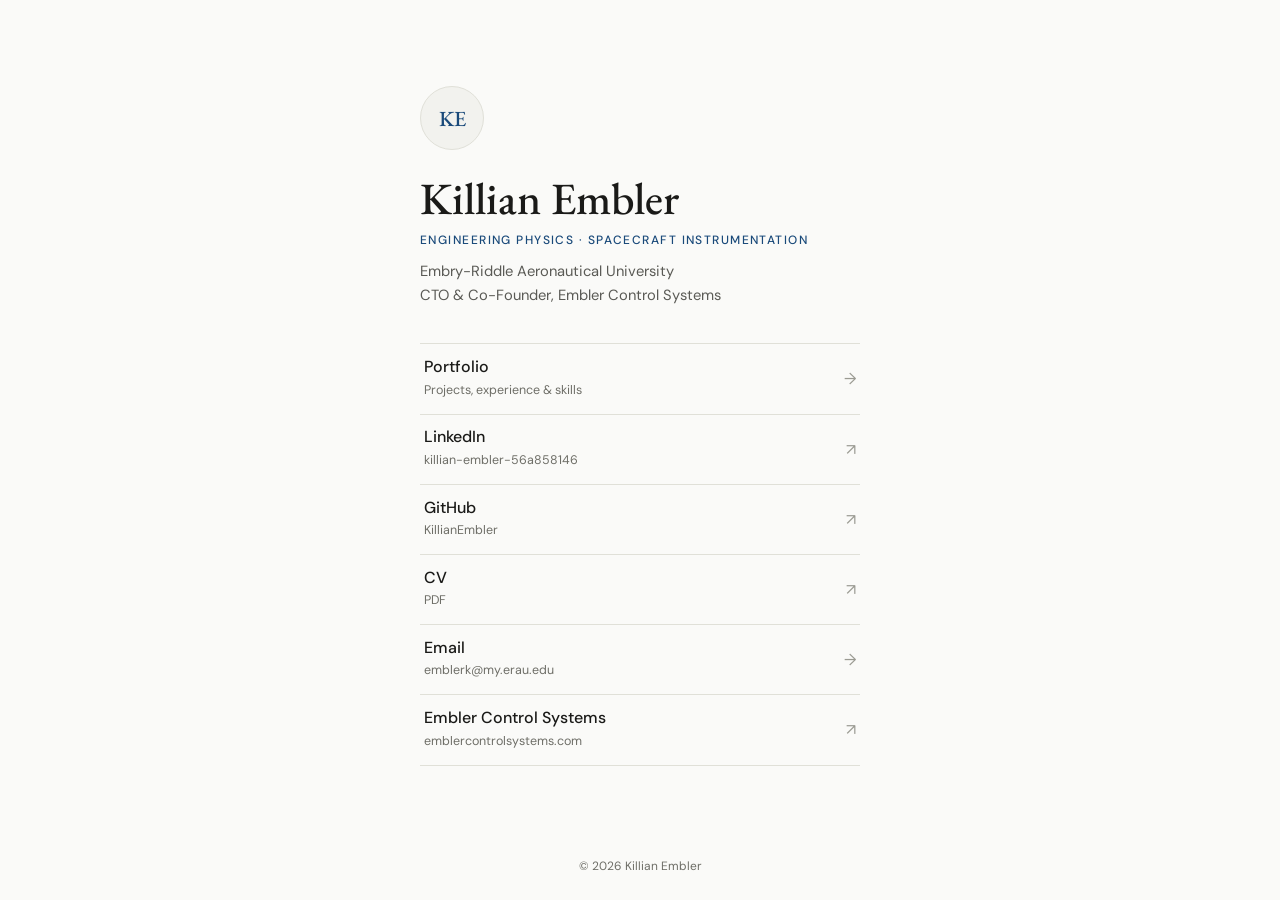
==== anteroom.html @ 2bf9687e "Add files via upload" ====
<!DOCTYPE html>
<html lang="en">
<head>
  <meta charset="UTF-8">
  <meta name="viewport" content="width=device-width, initial-scale=1, viewport-fit=cover">
  <title>Killian Embler — Links</title>
  <meta name="description" content="Links for Killian Embler — portfolio, LinkedIn, GitHub, CV, and Embler Control Systems.">
  <meta name="theme-color" content="#fafaf8">
  <meta property="og:type" content="website">
  <meta property="og:title" content="Killian Embler — Links">
  <meta property="og:description" content="Portfolio, LinkedIn, GitHub, CV, and Embler Control Systems.">
  <meta property="og:url" content="https://killianembler.github.io/anteroom.html">
  <link rel="icon" href="data:image/svg+xml,%3Csvg xmlns='http://www.w3.org/2000/svg' viewBox='0 0 32 32'%3E%3Crect width='32' height='32' rx='6' fill='%231a4a7a'/%3E%3Ctext x='16' y='22' font-family='Georgia,serif' font-size='17' text-anchor='middle' fill='white'%3EKE%3C/text%3E%3C/svg%3E">
  <link rel="preconnect" href="https://fonts.googleapis.com">
  <link rel="preconnect" href="https://fonts.gstatic.com" crossorigin>
  <link href="https://fonts.googleapis.com/css2?family=EB+Garamond:ital,wght@0,400;0,500;0,600;1,400&amp;family=DM+Sans:wght@300;400;500&amp;display=swap" rel="stylesheet">
  <link rel="stylesheet" href="styles.css">
</head>
<body class="ante">

<main class="ante-main">
  <div class="ante-card">
    <!-- PHOTO PLACEHOLDER: swap this div for
         <img class="monogram" src="images/portrait.jpg" alt="Killian Embler" style="object-fit:cover"> -->
    <div class="monogram" aria-hidden="true">KE</div>

    <h1>Killian Embler</h1>
    <p class="ante-tag">Engineering Physics · Spacecraft Instrumentation</p>
    <p class="ante-sub">Embry-Riddle Aeronautical University<br>CTO &amp; Co-Founder, Embler Control Systems</p>

    <ul class="ante-links">
      <li>
        <a href="index.html">
          <span><span class="ante-label">Portfolio</span><span class="ante-hint">Projects, experience &amp; skills</span></span>
          <span class="ante-arrow" aria-hidden="true">→</span>
        </a>
      </li>
      <li>
        <a href="https://www.linkedin.com/in/killian-embler-56a858146" target="_blank" rel="noopener">
          <span><span class="ante-label">LinkedIn</span><span class="ante-hint">killian-embler-56a858146</span></span>
          <span class="ante-arrow" aria-hidden="true">↗</span>
        </a>
      </li>
      <li>
        <a href="https://github.com/KillianEmbler" target="_blank" rel="noopener">
          <span><span class="ante-label">GitHub</span><span class="ante-hint">KillianEmbler</span></span>
          <span class="ante-arrow" aria-hidden="true">↗</span>
        </a>
      </li>
      <li>
        <a href="Killian_Embler_CV_Fall26.pdf" target="_blank" rel="noopener">
          <span><span class="ante-label">CV</span><span class="ante-hint">PDF</span></span>
          <span class="ante-arrow" aria-hidden="true">↗</span>
        </a>
      </li>
      <li>
        <a href="mailto:emblerk&#64;my.erau.edu">
          <span><span class="ante-label">Email</span><span class="ante-hint">emblerk&#64;my.erau.edu</span></span>
          <span class="ante-arrow" aria-hidden="true">→</span>
        </a>
      </li>
      <li>
        <a href="https://emblercontrolsystems.com" target="_blank" rel="noopener">
          <span><span class="ante-label">Embler Control Systems</span><span class="ante-hint">emblercontrolsystems.com</span></span>
          <span class="ante-arrow" aria-hidden="true">↗</span>
        </a>
      </li>
    </ul>
  </div>
</main>

<footer class="ante-foot">© 2026 Killian Embler</footer>

</body>
</html>
---- styles.css ----
/* ==========================================================================
   Killian Embler — shared styles (index.html + anteroom.html)
   Palette unchanged from the original site. Layout, spacing and mobile
   behaviour rebuilt.
   ========================================================================== */

:root {
  --bg: #fafaf8;
  --ink: #1a1a18;
  --mid: #5a5a55;
  --muted: #6e6e67;      /* small-text grey (passes contrast on --bg) */
  --light: #9a9a92;      /* decorative only */
  --rule: #e0e0d8;
  --accent: #1a4a7a;
  --accent-dark: #123660;
  --accent-warm: #8b3a1a;
  --surface: #f2f2ee;

  --font-serif: 'EB Garamond', Georgia, 'Times New Roman', serif;
  --font-sans: 'DM Sans', system-ui, -apple-system, 'Segoe UI', Roboto, sans-serif;

  --gutter: clamp(1.25rem, 5vw, 2.5rem);
  --header-h: 56px;
  --maxw: 1080px;
}

*, *::before, *::after { box-sizing: border-box; margin: 0; padding: 0; }

html {
  scroll-behavior: smooth;
  scroll-padding-top: calc(var(--header-h) + 16px);
  -webkit-text-size-adjust: 100%;
  text-size-adjust: 100%;
}

body {
  background: var(--bg);
  color: var(--ink);
  font-family: var(--font-sans);
  font-weight: 400;
  font-size: 1rem;
  line-height: 1.7;
  -webkit-font-smoothing: antialiased;
  text-rendering: optimizeLegibility;
}

img { display: block; max-width: 100%; }
a { color: var(--accent); text-decoration: none; }
a:hover { color: var(--accent-warm); }
ul { list-style: none; }

:focus-visible { outline: 2px solid var(--accent); outline-offset: 3px; border-radius: 2px; }

.wrap { max-width: var(--maxw); margin: 0 auto; padding: 0 var(--gutter); }

.skip-link {
  position: absolute; left: 1rem; top: -4rem; z-index: 200;
  background: var(--accent); color: #fff; padding: 0.6rem 1rem; border-radius: 2px;
  font-size: 0.85rem;
}
.skip-link:focus { top: 0.75rem; color: #fff; }

/* ── HEADER ─────────────────────────────────────────────────────────────── */
.site-header {
  position: fixed; top: 0; left: 0; right: 0; z-index: 100;
  height: var(--header-h);
  background: rgba(250, 250, 248, 0.96);
  border-bottom: 1px solid var(--rule);
}
@supports ((-webkit-backdrop-filter: blur(8px)) or (backdrop-filter: blur(8px))) {
  .site-header {
    background: rgba(250, 250, 248, 0.86);
    -webkit-backdrop-filter: blur(10px);
    backdrop-filter: blur(10px);
  }
}
.header-inner {
  height: 100%;
  display: flex; align-items: center; justify-content: space-between; gap: 1.5rem;
}
.brand {
  font-family: var(--font-serif);
  font-size: 1.2rem; font-weight: 500; letter-spacing: 0.01em;
  color: var(--ink); white-space: nowrap;
}
.brand:hover { color: var(--accent); }

.nav-desktop { display: none; }
.nav-desktop ul { display: flex; gap: 1.5rem; }
.nav-desktop a {
  font-size: 0.78rem; font-weight: 500; letter-spacing: 0.04em;
  color: var(--mid); padding: 0.5rem 0;
  border-bottom: 1px solid transparent;
  transition: color 0.2s, border-color 0.2s;
}
.nav-desktop a:hover, .nav-desktop a.active { color: var(--accent); border-color: var(--accent); }

.menu-btn {
  width: 44px; height: 44px; margin-right: -10px;
  display: inline-flex; flex-direction: column; align-items: center; justify-content: center; gap: 6px;
  background: none; border: 0; cursor: pointer; color: var(--ink);
  -webkit-tap-highlight-color: transparent;
}
.menu-btn .bar {
  display: block; width: 22px; height: 1.5px; background: currentColor;
  transition: transform 0.25s ease;
}
.menu-btn[aria-expanded="true"] .bar:nth-child(1) { transform: translateY(3.75px) rotate(45deg); }
.menu-btn[aria-expanded="true"] .bar:nth-child(2) { transform: translateY(-3.75px) rotate(-45deg); }

@media (min-width: 901px) {
  .nav-desktop { display: block; }
  .menu-btn { display: none; }
}

/* Mobile overlay menu */
.menu-overlay {
  position: fixed; inset: 0; z-index: 90;
  background: var(--bg);
  padding: calc(var(--header-h) + 1.5rem) var(--gutter) calc(2rem + env(safe-area-inset-bottom));
  display: flex; flex-direction: column; justify-content: space-between;
  overflow-y: auto; -webkit-overflow-scrolling: touch;
  visibility: hidden; opacity: 0;
  transition: opacity 0.22s ease, visibility 0s linear 0.22s;
}
.menu-overlay.open { visibility: visible; opacity: 1; transition: opacity 0.22s ease; }
.menu-overlay ul { display: flex; flex-direction: column; }
.menu-overlay li { border-bottom: 1px solid var(--rule); }
.menu-overlay li:first-child { border-top: 1px solid var(--rule); }
.menu-overlay .menu-link {
  display: flex; align-items: baseline; gap: 1rem;
  padding: 0.85rem 0;
  font-family: var(--font-serif); font-size: 1.7rem; font-weight: 500; color: var(--ink);
}
.menu-overlay .menu-link span {
  font-family: var(--font-sans); font-size: 0.7rem; font-weight: 500;
  letter-spacing: 0.1em; color: var(--muted); min-width: 1.6rem;
  font-variant-numeric: tabular-nums;
}
.menu-overlay .menu-link:hover { color: var(--accent); }
.menu-secondary { margin-top: 2rem; display: flex; gap: 1.5rem; flex-wrap: wrap; font-size: 0.85rem; }

html.menu-open, html.menu-open body { overflow: hidden; }

/* ── HERO ───────────────────────────────────────────────────────────────── */
.hero { padding: calc(var(--header-h) + 3.5rem) 0 3.5rem; border-bottom: 1px solid var(--rule); }
.hero-grid { display: grid; gap: 2.5rem; align-items: center; }
.eyebrow {
  font-size: 0.75rem; font-weight: 500; letter-spacing: 0.12em; text-transform: uppercase;
  color: var(--accent); margin-bottom: 1rem;
}
h1 {
  font-family: var(--font-serif);
  font-size: clamp(2.6rem, 9vw, 4.4rem);
  font-weight: 500; line-height: 1.08; color: var(--ink); margin-bottom: 1.25rem;
}
.lede { max-width: 34rem; font-size: 1.05rem; color: var(--mid); line-height: 1.75; margin-bottom: 2rem; }
.lede strong { color: var(--ink); font-weight: 500; }

.btn-row { display: flex; flex-wrap: wrap; gap: 0.75rem; }
.btn {
  display: inline-flex; align-items: center; justify-content: center;
  min-height: 44px; padding: 0 1.25rem;
  font-size: 0.8rem; font-weight: 500; letter-spacing: 0.05em;
  border-radius: 2px; border: 1px solid var(--rule); color: var(--mid); background: transparent;
  transition: background 0.2s, border-color 0.2s, color 0.2s;
}
.btn:hover { border-color: var(--accent); color: var(--accent); }
.btn-primary { background: var(--accent); border-color: var(--accent); color: #fff; }
.btn-primary:hover { background: var(--accent-dark); border-color: var(--accent-dark); color: #fff; }

/* Portrait placeholder — replace the <div class="portrait"> in index.html with an <img> */
.portrait {
  width: 100%; max-width: 300px; aspect-ratio: 4 / 5;
  border: 1px solid var(--rule); border-radius: 2px; overflow: hidden;
  background:
    repeating-linear-gradient(135deg, transparent 0 11px, rgba(0,0,0,0.025) 11px 12px),
    var(--surface);
  display: flex; align-items: center; justify-content: center;
  font-size: 0.7rem; font-weight: 500; letter-spacing: 0.1em; text-transform: uppercase; color: var(--muted);
}
.portrait img { width: 100%; height: 100%; object-fit: cover; }

.facts {
  margin-top: 3rem; padding-top: 1.5rem; border-top: 1px solid var(--rule);
  display: grid; grid-template-columns: repeat(2, minmax(0, 1fr)); gap: 1.25rem 1.5rem;
}
.facts dt {
  font-size: 0.68rem; font-weight: 500; letter-spacing: 0.1em; text-transform: uppercase;
  color: var(--muted); margin-bottom: 0.15rem;
}
.facts dd { font-size: 0.95rem; color: var(--mid); line-height: 1.5; }
.facts dd strong { color: var(--ink); font-weight: 500; }

@media (min-width: 760px) {
  .hero { padding: calc(var(--header-h) + 5.5rem) 0 4.5rem; }
  .hero-grid { grid-template-columns: minmax(0, 1fr) 280px; gap: 4rem; }
  .facts { grid-template-columns: repeat(4, minmax(0, 1fr)); }
}

/* ── SECTIONS ───────────────────────────────────────────────────────────── */
.section { padding: 3.5rem 0; border-bottom: 1px solid var(--rule); }
.section:last-of-type { border-bottom: 0; }
.section-grid { display: grid; gap: 1.75rem; }
.section-head { display: flex; align-items: baseline; gap: 1rem; }
.section-num {
  font-size: 0.7rem; font-weight: 500; letter-spacing: 0.12em; color: var(--muted);
  font-variant-numeric: tabular-nums;
}
h2 { font-family: var(--font-serif); font-size: 1.9rem; font-weight: 500; line-height: 1.2; color: var(--ink); }
.section-body { min-width: 0; }

@media (min-width: 900px) {
  .section { padding: 5rem 0; }
  .section-grid { grid-template-columns: 190px minmax(0, 1fr); gap: 3rem; }
  .section-head { flex-direction: column; gap: 0.35rem; align-self: start; position: sticky; top: calc(var(--header-h) + 28px); }
}

/* About */
.prose p { color: var(--mid); max-width: 40rem; }
.prose p + p { margin-top: 1.1rem; }

/* Shared list styling */
.bullets { margin-top: 0.75rem; }
.bullets li {
  position: relative; padding-left: 1.1rem; margin-bottom: 0.45rem;
  font-size: 0.95rem; color: var(--mid); line-height: 1.7;
}
.bullets li::before {
  content: ''; position: absolute; left: 0; top: 0.78em;
  width: 0.5rem; height: 1px; background: var(--accent);
}
.bullets li strong { color: var(--ink); font-weight: 500; }

/* Education */
.edu h3 { font-family: var(--font-serif); font-size: 1.5rem; font-weight: 500; line-height: 1.25; }
.edu-degree { margin-top: 0.25rem; color: var(--mid); }
.edu-details { margin-top: 1.5rem; border-top: 1px solid var(--rule); }
.edu-row {
  display: grid; grid-template-columns: 1fr; gap: 0.1rem;
  padding: 0.9rem 0; border-bottom: 1px solid var(--rule);
}
.edu-row dt {
  font-size: 0.68rem; font-weight: 500; letter-spacing: 0.1em; text-transform: uppercase; color: var(--muted);
  padding-top: 0.2rem;
}
.edu-row dd { color: var(--mid); font-size: 0.95rem; }
.edu-row dd.accent { color: var(--accent); font-weight: 500; }
.gpa { font-family: var(--font-serif); font-size: 2rem; line-height: 1.1; font-weight: 500; color: var(--ink); }
.gpa small { font-family: var(--font-sans); font-size: 0.8rem; color: var(--muted); font-weight: 400; margin-left: 0.25rem; }
@media (min-width: 600px) {
  .edu-row { grid-template-columns: 11rem minmax(0, 1fr); gap: 1.5rem; }
}

/* Experience / leadership entries */
.entry { padding: 1.75rem 0; border-top: 1px solid var(--rule); }
.entry:first-child { padding-top: 0; border-top: 0; }
.entry-meta {
  display: flex; flex-wrap: wrap; justify-content: space-between; gap: 0.15rem 1.5rem;
  font-size: 0.78rem; letter-spacing: 0.02em; margin-bottom: 0.35rem;
}
.entry-org { font-weight: 500; color: var(--accent); }
.entry-org a { color: inherit; }
.entry-org a:hover { color: var(--accent-warm); }
.entry-date { color: var(--muted); font-variant-numeric: tabular-nums; }
.entry h3 { font-family: var(--font-serif); font-size: 1.3rem; font-weight: 500; line-height: 1.3; color: var(--ink); }
.entry-place { font-size: 0.85rem; color: var(--muted); margin-top: 0.1rem; }

/* Projects */
.project { padding: 2.25rem 0; border-top: 1px solid var(--rule); min-width: 0; }
.project:first-child { padding-top: 0; border-top: 0; }
.project-kicker {
  font-size: 0.68rem; font-weight: 500; letter-spacing: 0.1em; text-transform: uppercase;
  color: var(--accent); margin-bottom: 0.4rem;
}
.project h3 { font-family: var(--font-serif); font-size: 1.45rem; font-weight: 500; line-height: 1.25; color: var(--ink); }
.project-role { font-size: 0.8rem; color: var(--muted); margin-top: 0.2rem; }
.project-summary { margin-top: 0.9rem; font-size: 0.95rem; color: var(--mid); line-height: 1.75; }
.pills { display: flex; flex-wrap: wrap; gap: 0.4rem; margin-top: 1rem; }
.pills li {
  font-size: 0.68rem; letter-spacing: 0.04em; color: var(--mid);
  border: 1px solid var(--rule); background: var(--surface);
  padding: 0.2rem 0.55rem; border-radius: 2px;
}

/* Carousel (native scroll-snap — swipe works on iOS) */
.carousel { margin-top: 1.5rem; }
.carousel-track {
  display: flex; overflow-x: auto; overflow-y: hidden;
  scroll-snap-type: x mandatory;
  -webkit-overflow-scrolling: touch;
  overscroll-behavior-x: contain;
  scrollbar-width: none;
  background: var(--surface);
  border: 1px solid var(--rule); border-radius: 2px;
}
.carousel-track::-webkit-scrollbar { display: none; }
.slide {
  flex: 0 0 100%; min-width: 0;
  scroll-snap-align: center; scroll-snap-stop: always;
  aspect-ratio: 16 / 10;
  display: flex; align-items: center; justify-content: center;
}
.slide img { width: 100%; height: 100%; object-fit: contain; }
.slide.placeholder {
  background:
    repeating-linear-gradient(135deg, transparent 0 11px, rgba(0,0,0,0.025) 11px 12px),
    var(--surface);
  font-size: 0.68rem; font-weight: 500; letter-spacing: 0.1em; text-transform: uppercase; color: var(--muted);
}
.carousel.is-empty .slide { aspect-ratio: 16 / 4; }
@media (max-width: 520px) { .carousel.is-empty .slide { aspect-ratio: 16 / 6; } }

.carousel-ui {
  display: flex; align-items: center; justify-content: space-between;
  margin-top: 0.5rem;
}
.carousel-count { font-size: 0.72rem; letter-spacing: 0.08em; color: var(--muted); font-variant-numeric: tabular-nums; }
.carousel-btns { display: flex; gap: 0.4rem; }
.carousel-btn {
  width: 44px; height: 44px; display: inline-flex; align-items: center; justify-content: center;
  background: transparent; border: 1px solid var(--rule); border-radius: 2px;
  color: var(--mid); font-size: 1rem; line-height: 1; cursor: pointer;
  font-family: var(--font-sans);
  transition: border-color 0.2s, color 0.2s;
  -webkit-tap-highlight-color: transparent;
}
.carousel-btn:hover:not(:disabled) { border-color: var(--accent); color: var(--accent); }
.carousel-btn:disabled { opacity: 0.3; cursor: default; }

/* Skills */
.skills-grid { display: grid; grid-template-columns: repeat(2, minmax(0, 1fr)); gap: 2rem 1.5rem; }
.skill-group h4 {
  font-size: 0.72rem; font-weight: 500; letter-spacing: 0.1em; text-transform: uppercase;
  color: var(--accent); padding-bottom: 0.5rem; margin-bottom: 0.5rem; border-bottom: 1px solid var(--rule);
}
.skill-group li { font-size: 0.88rem; color: var(--mid); padding: 0.25rem 0; border-bottom: 1px solid var(--surface); line-height: 1.5; }
@media (min-width: 700px) { .skills-grid { grid-template-columns: repeat(3, minmax(0, 1fr)); } }

/* Awards & involvement */
.award-list li {
  display: grid; gap: 0.1rem; padding: 0.85rem 0; border-top: 1px solid var(--rule);
}
.award-list li:last-child { border-bottom: 1px solid var(--rule); }
.award-name { color: var(--ink); font-weight: 500; font-size: 0.95rem; }
.award-note { color: var(--muted); font-size: 0.82rem; line-height: 1.55; }
.sub-head {
  font-size: 0.72rem; font-weight: 500; letter-spacing: 0.1em; text-transform: uppercase;
  color: var(--accent); margin: 2.25rem 0 0.75rem;
}
.sub-head:first-child { margin-top: 0; }
.plain-list li { padding: 0.55rem 0; border-top: 1px solid var(--rule); font-size: 0.92rem; color: var(--mid); }
.plain-list li:last-child { border-bottom: 1px solid var(--rule); }
.plain-list em { font-style: normal; font-size: 0.7rem; font-weight: 500; letter-spacing: 0.08em; color: var(--muted); margin-right: 0.6rem; text-transform: uppercase; }
@media (min-width: 640px) {
  .award-list li { grid-template-columns: minmax(0, 1fr) minmax(0, 1fr); gap: 1.5rem; }
}

/* Contact */
.contact-intro { color: var(--mid); max-width: 38rem; }
.contact-intro p + p { margin-top: 1rem; }
.contact-list { margin-top: 2rem; }
.contact-list li { border-top: 1px solid var(--rule); }
.contact-list li:last-child { border-bottom: 1px solid var(--rule); }
.contact-list a {
  display: grid; gap: 0.1rem; padding: 0.95rem 0; color: var(--ink);
}
.contact-label {
  font-size: 0.68rem; font-weight: 500; letter-spacing: 0.1em; text-transform: uppercase; color: var(--muted);
}
.contact-val { font-size: 0.95rem; color: var(--accent); overflow-wrap: anywhere; }
.contact-list a:hover .contact-val { color: var(--accent-warm); }
@media (min-width: 600px) {
  .contact-list a { grid-template-columns: 9rem minmax(0, 1fr); gap: 1.5rem; align-items: baseline; }
}

/* ── FOOTER ─────────────────────────────────────────────────────────────── */
.site-footer { border-top: 1px solid var(--rule); padding: 1.75rem 0 calc(1.75rem + env(safe-area-inset-bottom)); font-size: 0.78rem; color: var(--muted); }
.footer-inner { display: flex; flex-wrap: wrap; justify-content: space-between; gap: 0.5rem 1.5rem; }
.footer-inner a { color: var(--mid); }
.footer-inner a:hover { color: var(--accent); }
.footer-links { display: flex; gap: 1.25rem; }

/* ── REVEAL (only when JS is running) ───────────────────────────────────── */
.js .reveal { opacity: 0; transform: translateY(14px); transition: opacity 0.5s ease, transform 0.5s ease; }
.js .reveal.in-view { opacity: 1; transform: none; }
@media (prefers-reduced-motion: reduce) {
  html { scroll-behavior: auto; }
  .js .reveal { opacity: 1; transform: none; transition: none; }
  .menu-overlay, .menu-btn .bar { transition: none; }
}
@media print { .js .reveal { opacity: 1; transform: none; } .site-header, .menu-overlay { display: none; } }

/* ==========================================================================
   ANTEROOM (anteroom.html)
   ========================================================================== */
.ante { min-height: 100vh; min-height: 100dvh; display: flex; flex-direction: column; }
.ante-main {
  flex: 1; display: flex; align-items: center; justify-content: center;
  padding: 3rem var(--gutter) 2rem;
}
.ante-card { width: 100%; max-width: 440px; }
.monogram {
  width: 64px; height: 64px; border-radius: 50%;
  border: 1px solid var(--rule); background: var(--surface);
  display: flex; align-items: center; justify-content: center;
  font-family: var(--font-serif); font-size: 1.35rem; font-weight: 500; color: var(--accent);
  margin-bottom: 1.5rem;
}
.ante h1 { font-size: clamp(2.2rem, 8vw, 2.8rem); margin-bottom: 0.5rem; }
.ante-tag { font-size: 0.75rem; font-weight: 500; letter-spacing: 0.12em; text-transform: uppercase; color: var(--accent); }
.ante-sub { margin-top: 0.6rem; font-size: 0.92rem; color: var(--mid); line-height: 1.6; }
.ante-links { margin-top: 2.25rem; border-top: 1px solid var(--rule); }
.ante-links li { border-bottom: 1px solid var(--rule); }
.ante-links a {
  display: flex; align-items: center; justify-content: space-between; gap: 1rem;
  min-height: 64px; padding: 0.8rem 0.25rem; color: var(--ink);
  transition: padding 0.2s ease, color 0.2s;
}
.ante-links a:hover { color: var(--accent); padding-left: 0.6rem; }
.ante-label { display: block; font-size: 1rem; font-weight: 500; line-height: 1.3; }
.ante-hint { display: block; font-size: 0.78rem; color: var(--muted); margin-top: 0.1rem; overflow-wrap: anywhere; }
.ante-arrow { color: var(--light); font-size: 1rem; flex-shrink: 0; transition: color 0.2s; }
.ante-links a:hover .ante-arrow { color: var(--accent); }
.ante-foot { padding: 1.25rem var(--gutter) calc(1.5rem + env(safe-area-inset-bottom)); text-align: center; font-size: 0.75rem; color: var(--muted); }
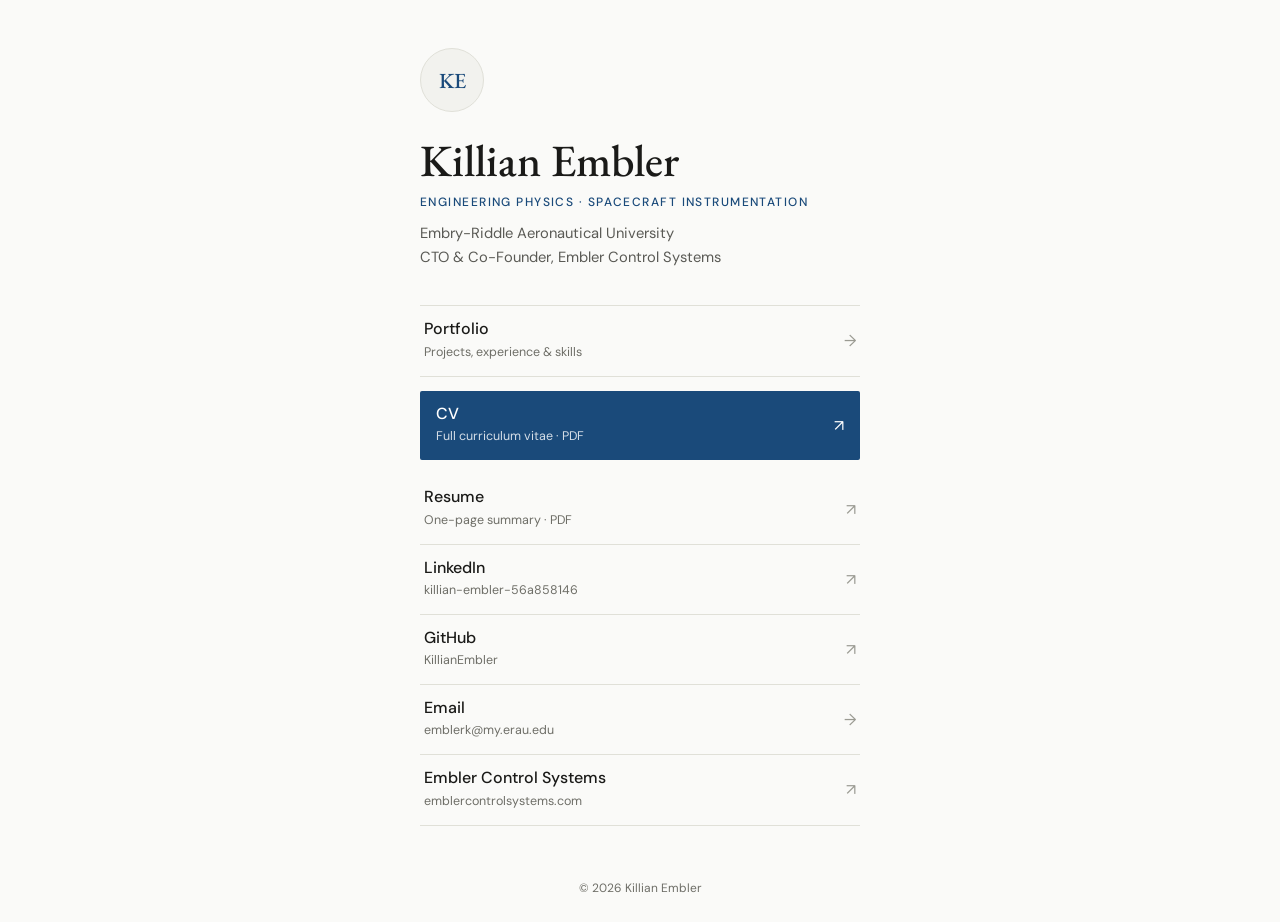
==== commit 009f20ca: "Add files via upload" ====
--- a/anteroom.html
+++ b/anteroom.html
@@ -36,6 +36,18 @@
         </a>
       </li>
       <li>
+        <a class="ante-primary" href="Killian_Embler_CV_Fall26.pdf" target="_blank" rel="noopener">
+          <span><span class="ante-label">CV</span><span class="ante-hint">Full curriculum vitae · PDF</span></span>
+          <span class="ante-arrow" aria-hidden="true">↗</span>
+        </a>
+      </li>
+      <li>
+        <a href="Killian_Embler_Resume_Fall26.pdf" target="_blank" rel="noopener">
+          <span><span class="ante-label">Resume</span><span class="ante-hint">One-page summary · PDF</span></span>
+          <span class="ante-arrow" aria-hidden="true">↗</span>
+        </a>
+      </li>
+      <li>
         <a href="https://www.linkedin.com/in/killian-embler-56a858146" target="_blank" rel="noopener">
           <span><span class="ante-label">LinkedIn</span><span class="ante-hint">killian-embler-56a858146</span></span>
           <span class="ante-arrow" aria-hidden="true">↗</span>
@@ -44,12 +56,6 @@
       <li>
         <a href="https://github.com/KillianEmbler" target="_blank" rel="noopener">
           <span><span class="ante-label">GitHub</span><span class="ante-hint">KillianEmbler</span></span>
-          <span class="ante-arrow" aria-hidden="true">↗</span>
-        </a>
-      </li>
-      <li>
-        <a href="Killian_Embler_CV_Fall26.pdf" target="_blank" rel="noopener">
-          <span><span class="ante-label">CV</span><span class="ante-hint">PDF</span></span>
           <span class="ante-arrow" aria-hidden="true">↗</span>
         </a>
       </li>
--- a/styles.css
+++ b/styles.css
@@ -422,4 +422,12 @@
 .ante-hint { display: block; font-size: 0.78rem; color: var(--muted); margin-top: 0.1rem; overflow-wrap: anywhere; }
 .ante-arrow { color: var(--light); font-size: 1rem; flex-shrink: 0; transition: color 0.2s; }
 .ante-links a:hover .ante-arrow { color: var(--accent); }
+/* Highlighted (primary) link: solid blue row */
+.ante-links li:has(.ante-primary) { border-bottom: 0; margin: 0.9rem 0; }
+.ante-links a.ante-primary {
+  background: var(--accent); color: #fff; border-radius: 2px; padding: 0.8rem 1rem;
+}
+.ante-links a.ante-primary:hover { background: var(--accent-dark); color: #fff; padding-left: 1.25rem; }
+.ante-links a.ante-primary .ante-hint { color: rgba(255, 255, 255, 0.82); }
+.ante-links a.ante-primary .ante-arrow, .ante-links a.ante-primary:hover .ante-arrow { color: #fff; }
 .ante-foot { padding: 1.25rem var(--gutter) calc(1.5rem + env(safe-area-inset-bottom)); text-align: center; font-size: 0.75rem; color: var(--muted); }
